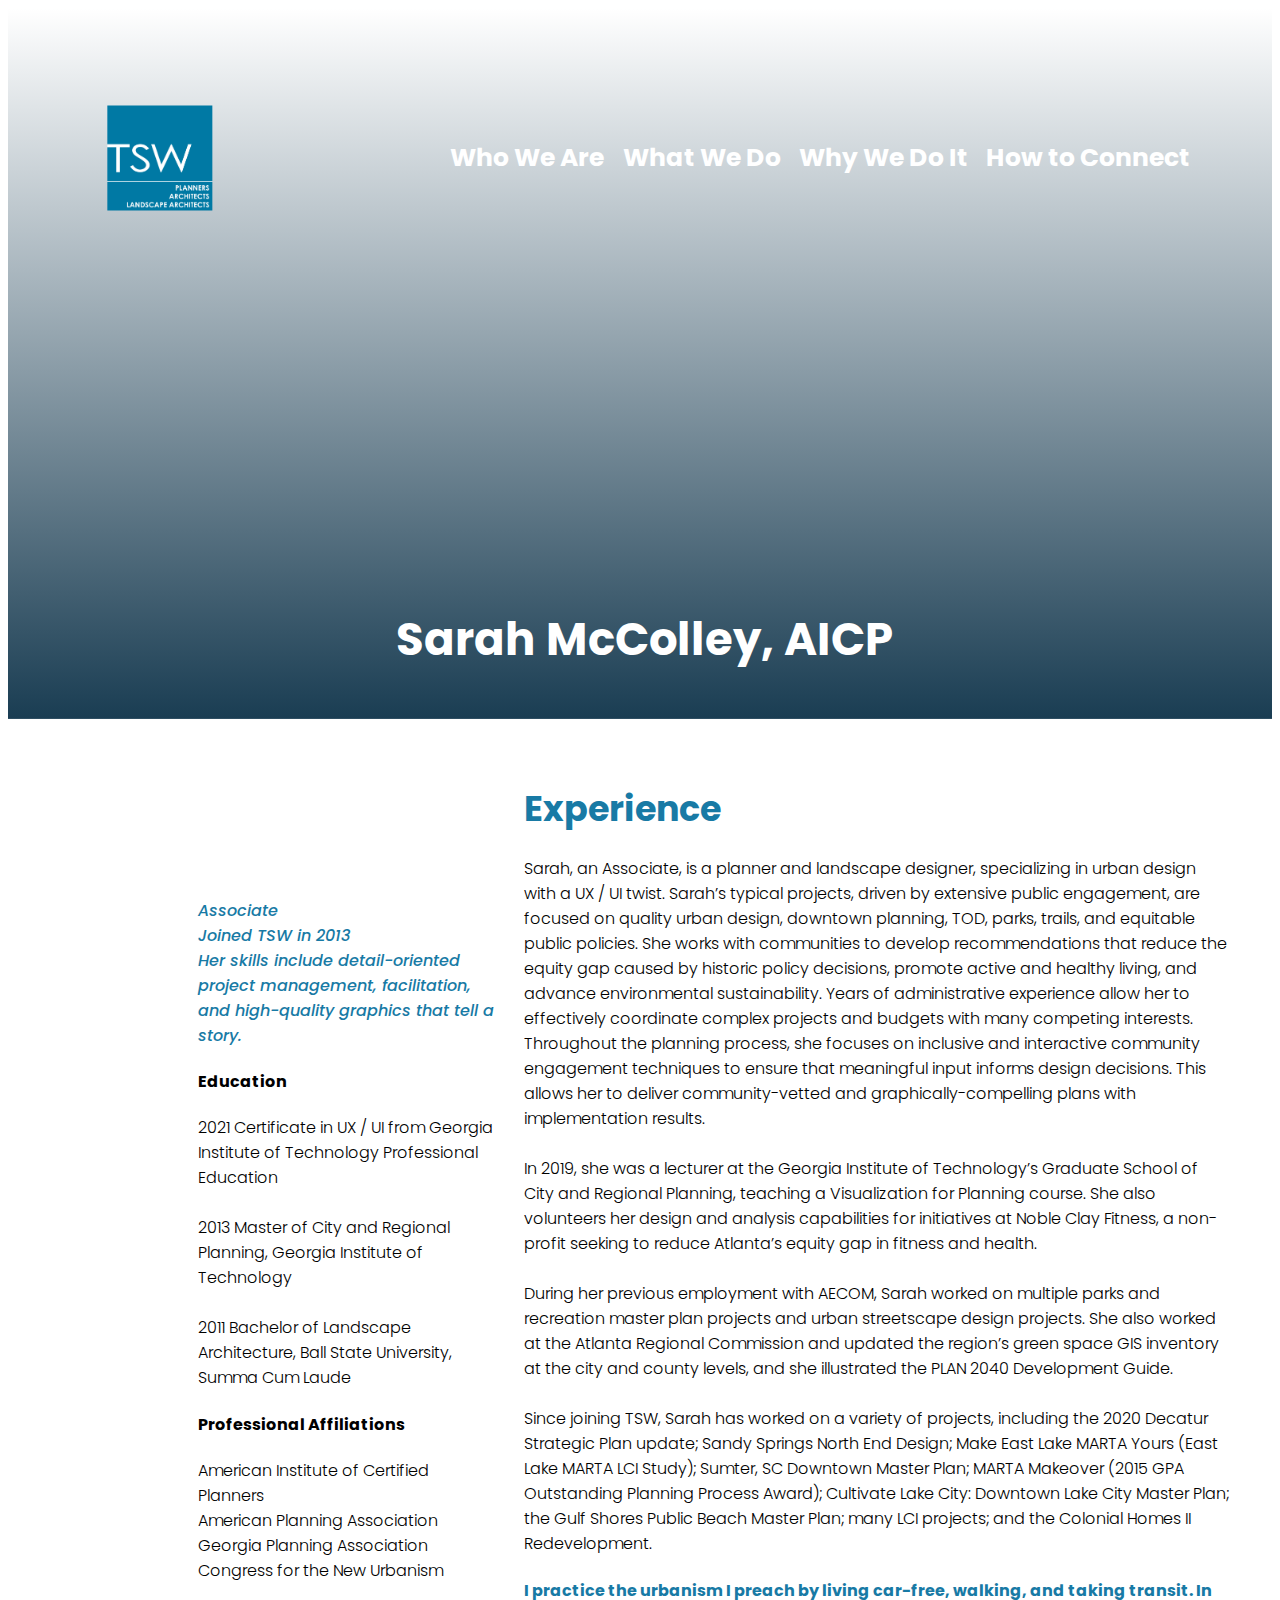
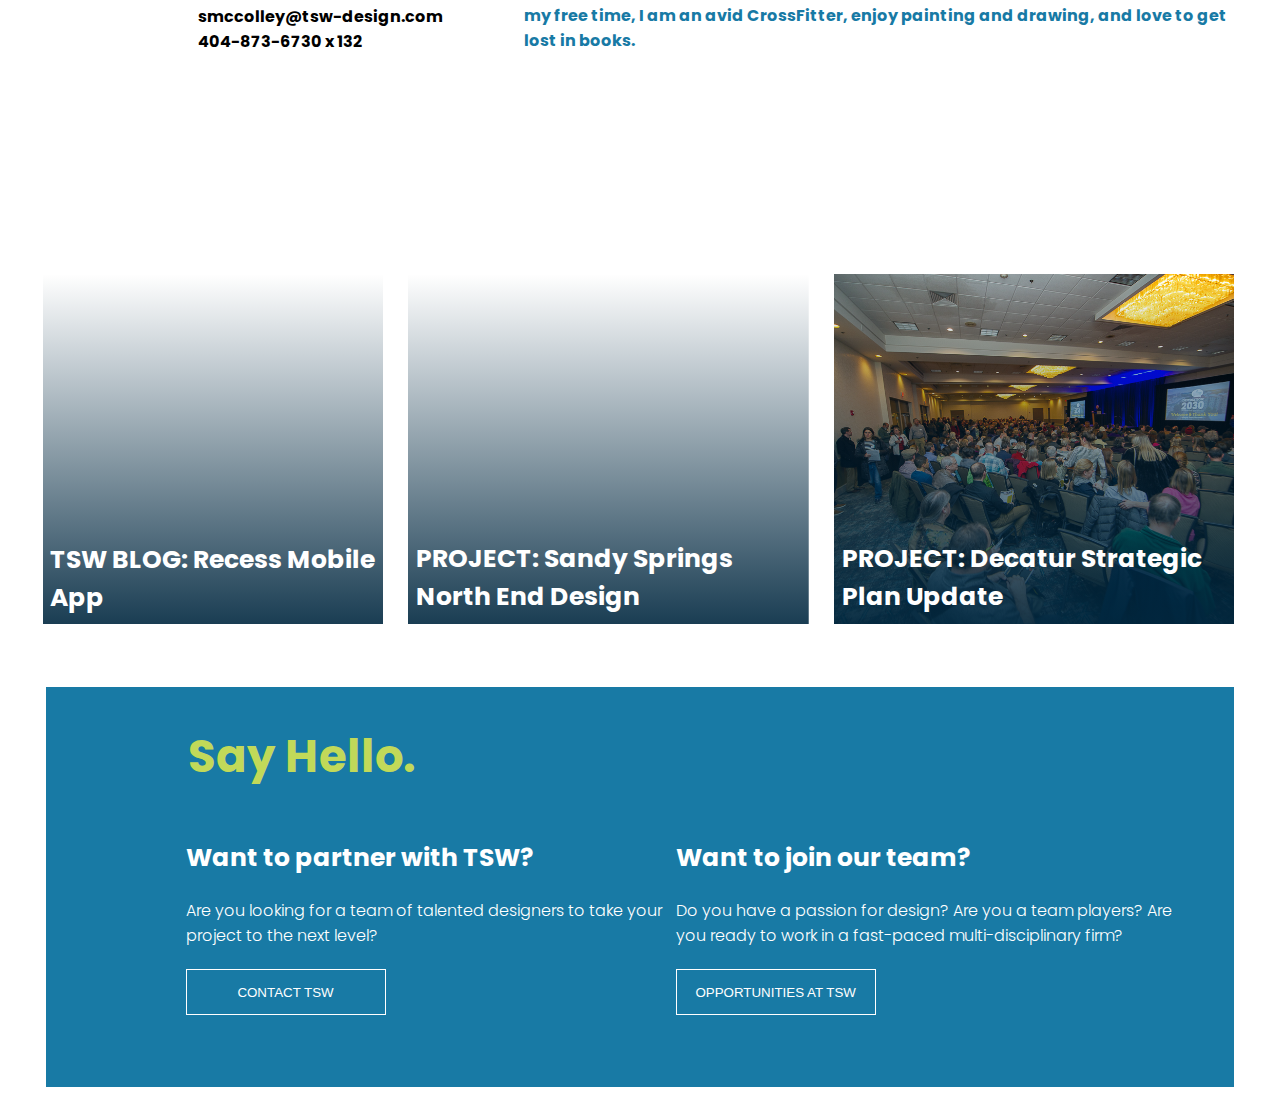
==== about.html @ 7402dec1 "TSW Homework 19 V0" ====
<!DOCTYPE html>
<html>
    <head>
        <title>Staff | Sarah McColley</title>
        <link rel="preconnect" href="https://fonts.gstatic.com">
        <link href="https://fonts.googleapis.com/css2?family=Poppins:ital,wght@0,100;0,200;0,300;0,400;0,500;0,600;0,700;0,800;0,900;1,100;1,200;1,300;1,400;1,500;1,600;1,700;1,800;1,900&display=swap" rel="stylesheet">
        <link href="css-folder/about.css" rel="stylesheet" type="text/css">
        <meta name="viewport" content="width=device-width, initial-scale=1.0">
    </head>
    <body>
        <nav class="primaryNav">
            <div id="logo">
                <img src="images-folder/tsw_logo.png">
            </div>
            <nav class="navBar">
                <a href="about.html">Who We Are</a>
                <p>What We Do</p>
                <a href="casestudy.html">Why We Do It</a>
                <p>How to Connect</p>
            </nav>
            <div class="staffName">
                <p>Sarah McColley, AICP</p>
            </div>
            <div class=gradient></div>
        </nav>

     <section class="aboutStaff">
        <div class="headshot"></div>
        <div class="experience">
            <h2 class="experienceTitle">Experience</h2>
            <h4 class="mainDescription">
                <p>Sarah, an Associate, is a planner and landscape designer, specializing in urban design with a UX / UI twist. Sarah’s typical projects, driven by extensive public engagement, are focused on quality urban design, downtown planning, TOD, parks, trails, and equitable public policies. She works with communities to develop recommendations that reduce the equity gap caused by historic policy decisions, promote active and healthy living, and advance environmental sustainability. Years of administrative experience allow her to effectively coordinate complex projects and budgets with many competing interests. Throughout the planning process, she focuses on inclusive and interactive community engagement techniques to ensure that meaningful input informs design decisions. This allows her to deliver community-vetted and graphically-compelling plans with implementation results.

                <br><br>In 2019, she was a lecturer at the Georgia Institute of Technology’s Graduate School of City and Regional Planning, teaching a Visualization for Planning course. She also volunteers her design and analysis capabilities for initiatives at Noble Clay Fitness, a non-profit seeking to reduce Atlanta’s equity gap in fitness and health.
                
                <br><br>During her previous employment with AECOM, Sarah worked on multiple parks and recreation master plan projects and urban streetscape design projects. She also worked at the Atlanta Regional Commission and updated the region’s green space GIS inventory at the city and county levels, and she illustrated the PLAN 2040 Development Guide.
                
                <br><br>Since joining TSW, Sarah has worked on a variety of projects, including the 2020 Decatur Strategic Plan update; Sandy Springs North End Design; Make East Lake MARTA Yours (East Lake MARTA LCI Study); Sumter, SC Downtown Master Plan; MARTA Makeover (2015 GPA Outstanding Planning Process Award); Cultivate Lake City: Downtown Lake City Master Plan; the Gulf Shores Public Beach Master Plan; many LCI projects; and the Colonial Homes II Redevelopment.</p>
            </h4>
            <h4 class="forFun">
                <p>I practice the urbanism I preach by living car-free, walking, and taking transit. In my free time, I am an avid CrossFitter, enjoy painting and drawing, and love to get lost in books. </p>
            </h4>
        </div>
        <div class="sidebar">
            <h4 id="sideDescription1">
                <p>Associate
                    <br>Joined TSW in 2013
                
                    <br>Her skills include detail-oriented project management, facilitation, and high-quality graphics that tell a story.</p>
            </h4>
            <h4 id="education">
                <p>Education</p>
            </h4>
            <h4 id="sideDescription2">
                <p>2021 Certificate in UX / UI from Georgia Institute of Technology Professional Education
                <br><br>2013 Master of City and Regional Planning, Georgia Institute of Technology
                <br><br>2011 Bachelor of Landscape Architecture, Ball State University, Summa Cum Laude</p>
            </h4>
            <h4 id="profAffiliations">
                <p>Professional Affiliations</p>
            </h4>
            <h4 id="sideDescription3">
                <p>American Institute of Certified Planners
                    <br>American Planning Association
                    <br>Georgia Planning Association
                    <br>Congress for the New Urbanism</p>
            </h4>
            <h4 id="contact">
                smccolley@tsw-design.com
                <br>404-873-6730 x 132  
            </h4>
        </div>
    </section>
        
            
        <section class="featuredProjects">
            <div id="recess">
                <h3>TSW BLOG: Recess Mobile App</h3>
            </div>
            <div id="sandySprings">
                <h3>PROJECT: Sandy Springs North End Design</h3>
            </div>
            <div id="decatur">
                <h3>PROJECT: Decatur Strategic Plan Update</h3>
            </div>
        </section>

        <section class="footer">
            <h1 class="sayHello">Say Hello.</h1>
            <div class="footerLeft">
                <h3 class="team">Want to partner with TSW?</h3>
                <h4 class="designTeam">
                    <p>Are you looking for a team of talented designers to take your project to the next level?</p>
                </h4>
                <button class="whitePrimary">
                    <p>CONTACT TSW</p>
                </button>
            </div>        
            <div class="footerRight">
                <h3 class="team">Want to join our team?</h3>
                <h4 class="designTeam">
                    <p>Do you have a passion for design? Are you a team players? Are you ready to work in a fast-paced multi-disciplinary firm?</p>
                </h4>
                <button class="whitePrimary">
                    <p>OPPORTUNITIES AT TSW</p>
                </button>
            </div>
        </section>
        
    </body>
</html>
---- css-folder/about.css ----
/*Navigation*/

.primaryNav {
    display: grid;
    grid-template-columns: 35% 65%;
    grid-template-rows: 300px;
    grid-template-areas:
        "logo navBar"
        "staffName staffName";
    margin: 0px; 
     /* Permalink - use to edit and share this gradient: https://colorzilla.com/gradient-editor/#ffffff+0,012840+84,012840+84&0+0,0.9+100;TSW */
     background: -moz-linear-gradient(top, rgba(255,255,255,0) 0%, rgba(1,40,64,0.76) 84%, rgba(1,40,64,0.9) 100%),url(../images-folder/sarah_marta_makeover.jpg); /* FF3.6-15 */
     background: -webkit-linear-gradient(top, rgba(255,255,255,0) 0%,rgba(1,40,64,0.76) 84%,rgba(1,40,64,0.9) 100%),url(../images-folder/sarah_marta_makeover.jpg); /* Chrome10-25,Safari5.1-6 */
     background: linear-gradient(to bottom, rgba(255,255,255,0) 0%,rgba(1,40,64,0.76) 84%,rgba(1,40,64,0.9) 100%),url(../images-folder/sarah_marta_makeover.jpg); /* W3C, IE10+, FF16+, Chrome26+, Opera12+, Safari7+ */
     filter: progid:DXImageTransform.Microsoft.gradient( startColorstr='#00ffffff', endColorstr='#e6012840',GradientType=0 ); /* IE6-9 */   
     background-repeat: no-repeat;
     background-size: cover;
     background-position: center; 
}

#logo {
    grid-area: logo;
    display: flex;
    position: relative;
    transform: scale(.35);
    margin-left: -15%;
    justify-content: flex-start;
}
.navBar {
    display: flex;
    grid-area: navBar;
    justify-content: space-between;
    font-size: 25px;
    font-weight: 700;
    font-family: 'Poppins', sans-serif;
    color: white;
    margin-right: 10%;
    align-items: center;
    justify-content: space-between;
}
a {
    color: white;
    text-decoration: none;
}

/*Staff | Sarah McColley - Title*/

.staffName {
    display: grid;
    grid-area: staffName;
    text-align: right;
    font-weight: 700;
    margin-right: 30%;
    margin-top: 20%;
    position: relative;
    color: white;
    font-size: 45px;
    font-family: Poppins;
    
}
/* Text Grid - About*/
.aboutStaff {
    display: grid;
    grid-template-columns: 300px 80%;
    grid-template-rows: 300px 95vh;
    grid-template-areas:
        "headshot experience"    
        "sidebar experience";
    grid-gap: 3%;
    margin-top: 5%;
    margin-left: 15%;
    margin-right: 15%;
}
.headshot {
    grid-area: headshot;
    background-image: url(../images-folder/sarah_headshot.jpg);
    background-size: 300px;
    background-position: center;
    background-repeat: no-repeat;
    margin-top: -150%;
    position: relative;
    z-index: 5;
}

.Experience {
    grid-area: experience;
}
.experienceTitle {
    color: #187AA5;
}
.forFun {
    color: #187AA5;
    font-weight: 700;
}
.sidebar {
    grid-area: sidebar;
    margin-top: -80%;
}
#sideDescription1 {
    color: #187AA5;
    font-weight: 500;
    font-style: italic;
}
#education {
    font-weight: 700;
}
#profAffiliations {
    font-weight: 700;
}
#contact {
    font-weight: 700;
}


/*Featured Projects | Sarah McColley*/
.featuredProjects {
    display: grid;
    grid-template-columns: 1fr 1fr 1fr;
    grid-template-rows: 350px;
    grid-gap: 2%;
    grid-template-areas:
        "recess sandySprings decatur";
    align-content: start;
    margin-right: 3%;
    margin-left: -2%;
    margin-top: -5%;
    margin-bottom: 5%;
    color: white;
}

#recess {
    display: flex;
    grid-area: recess;
    margin-left: 15%;
     /* Permalink - use to edit and share this gradient: https://colorzilla.com/gradient-editor/#ffffff+0,012840+84,012840+84&0+0,0.9+100;TSW */
     background: -moz-linear-gradient(top, rgba(255,255,255,0) 0%, rgba(1,40,64,0.76) 84%, rgba(1,40,64,0.9) 100%),url(../images-folder/recess_grid.png); /* FF3.6-15 */
     background: -webkit-linear-gradient(top, rgba(255,255,255,0) 0%,rgba(1,40,64,0.76) 84%,rgba(1,40,64,0.9) 100%),url(../images-folder/recess_grid.png); /* Chrome10-25,Safari5.1-6 */
     background: linear-gradient(to bottom, rgba(255,255,255,0) 0%,rgba(1,40,64,0.76) 84%,rgba(1,40,64,0.9) 100%),url(../images-folder/recess_grid.png); /* W3C, IE10+, FF16+, Chrome26+, Opera12+, Safari7+ */
     filter: progid:DXImageTransform.Microsoft.gradient( startColorstr='#00ffffff', endColorstr='#e6012840',GradientType=0 ); /* IE6-9 */   
     background-repeat: no-repeat;
     background-size: cover;
     background-position: center;
     align-items: flex-end;
    justify-content: flex-start;
    
}

#recess h3 {
    text-align:left;
    padding: 2%;
    font-weight: 700;
}
#sandySprings {
    display: flex;
    grid-area: sandySprings;
     /* Permalink - use to edit and share this gradient: https://colorzilla.com/gradient-editor/#ffffff+0,012840+84,012840+84&0+0,0.9+100;TSW */
     background: -moz-linear-gradient(top, rgba(255,255,255,0) 0%, rgba(1,40,64,0.76) 84%, rgba(1,40,64,0.9) 100%),url(../images-folder/northsprings_site1_aerial.jpg); /* FF3.6-15 */
     background: -webkit-linear-gradient(top, rgba(255,255,255,0) 0%,rgba(1,40,64,0.76) 84%,rgba(1,40,64,0.9) 100%),url(../images-folder/northsprings_site1_aerial.jpg); /* Chrome10-25,Safari5.1-6 */
     background: linear-gradient(to bottom, rgba(255,255,255,0) 0%,rgba(1,40,64,0.76) 84%,rgba(1,40,64,0.9) 100%),url(../images-folder/northsprings_site1_aerial.jpg); /* W3C, IE10+, FF16+, Chrome26+, Opera12+, Safari7+ */
     filter: progid:DXImageTransform.Microsoft.gradient( startColorstr='#00ffffff', endColorstr='#e6012840',GradientType=0 ); /* IE6-9 */   
     background-repeat: no-repeat;
     background-size: cover;
     background-position: center;
     align-items: flex-end;
    justify-content: flex-start;
}
#sandySprings h3 {
    text-align:left;
    padding: 2%;
    font-weight: 700;
}

#decatur {
    display: flex;
    grid-area: decatur;
     /* Permalink - use to edit and share this gradient: https://colorzilla.com/gradient-editor/#ffffff+0,012840+84,012840+84&0+0,0.9+100;TSW */
     background: -moz-linear-gradient(top, rgba(255,255,255,0) 0%, rgba(1,40,64,0.76) 84%, rgba(1,40,64,0.9) 100%),url(../images-folder/decatur_openingnight.jpg); /* FF3.6-15 */
     background: -webkit-linear-gradient(top, rgba(255,255,255,0) 0%,rgba(1,40,64,0.76) 84%,rgba(1,40,64,0.9) 100%),url(../images-folder/decatur_openingnight.jpg); /* Chrome10-25,Safari5.1-6 */
     background: linear-gradient(to bottom, rgba(255,255,255,0) 0%,rgba(1,40,64,0.76) 84%,rgba(1,40,64,0.9) 100%),url(../images-folder/decatur_openingnight.jpg); /* W3C, IE10+, FF16+, Chrome26+, Opera12+, Safari7+ */
     filter: progid:DXImageTransform.Microsoft.gradient( startColorstr='#00ffffff', endColorstr='#e6012840',GradientType=0 ); /* IE6-9 */   
     background-repeat: no-repeat;
     background-size: cover;
     background-position: center;
     align-items: flex-end;
    justify-content: flex-start;
}

#decatur h3 {
    text-align:left;
    padding: 2%;
    font-weight: 700;
}
            
            
/*Footer*/
.footer{
    display: grid;
    grid-template-columns: 1fr 1fr;
    grid-template-rows: 100px 300px;
    grid-gap: 6%;
    grid-template-areas:
        "sayHello sayHello"
        "footerLeft footerRight";
    background-color: #187AA5;
    margin-top: 3%;
    margin-right: 3%;
    margin-left: 3%;
}
.sayHello {
    grid-area: sayHello;
    font-weight: 700px;
    color: #C1D959;
    margin-left: 9%;
    padding: 3%;
    margin-bottom: 5%;
}
.footerLeft {
    grid-area: footerLeft;
    margin-left: 25%;
    margin-top: 5%;
    color: white;
}

.footerRight {
    grid-area: footerRight;
    margin-top: 5%;
}
.team {
    font-weight: 700;
    color: white;
}
.designTeam {
    color: white;
    width: 500px;
}
.whitePrimary {
    font-weight: 200;
    border: 1.5px solid white;
    background-color: transparent;
    color: white;
    width: 200px;
}
/* Typography CSS */

h1 {
    font-size: 45px;
    margin: 0px 0px;
    font-weight: 700px;
    font-family: 'Poppins', sans-serif;
}
h2 {
    font-size: 35px;
    margin: 0px 0px;
    font-family: 'Poppins', sans-serif;
}
  
h3 {
    font-size: 25px;
    font-weight: 500;
    margin: 0px 0px;
    font-family: 'Poppins', sans-serif;
}
  
h4 {
    color: black;
    font-weight: 300;
    font-size: 16px;
    font-family: 'Poppins', sans-serif;
}

/**MEDIA QUERY MOBILE**/
/**ATTEMPT AT RESPONSIVE DESIGN**/

@media only screen and (max-width: 600px){
    .primaryNav {
        display: grid;
        grid-template-columns: 100%;
        grid-template-rows: 15vh 25vh 25vh;
        grid-template-areas:
            "logo"
            "navBar"
            "staffName";
        margin: 0px; 
         /* Permalink - use to edit and share this gradient: https://colorzilla.com/gradient-editor/#ffffff+0,012840+84,012840+84&0+0,0.9+100;TSW */
         background: -moz-linear-gradient(top, rgba(255,255,255,0) 0%, rgba(1,40,64,0.76) 84%, rgba(1,40,64,0.9) 100%),url(../images-folder/sarah_marta_makeover.jpg); /* FF3.6-15 */
         background: -webkit-linear-gradient(top, rgba(255,255,255,0) 0%,rgba(1,40,64,0.76) 84%,rgba(1,40,64,0.9) 100%),url(../images-folder/sarah_marta_makeover.jpg); /* Chrome10-25,Safari5.1-6 */
         background: linear-gradient(to bottom, rgba(255,255,255,0) 0%,rgba(1,40,64,0.76) 84%,rgba(1,40,64,0.9) 100%),url(../images-folder/sarah_marta_makeover.jpg); /* W3C, IE10+, FF16+, Chrome26+, Opera12+, Safari7+ */
         filter: progid:DXImageTransform.Microsoft.gradient( startColorstr='#00ffffff', endColorstr='#e6012840',GradientType=0 ); /* IE6-9 */   
         background-repeat: no-repeat;
         background-size: cover;
         background-position: center; 
    }
    
    #logo {
        grid-area: logo;
        display: flex;
        position: relative;
        transform: scale(.50);
        justify-content: flex-start;
    }
    .navBar {
        display: inline-block;
        grid-area: navBar;
        justify-content: flex-end;
        margin-left: 15%;
        font-size: 16px;
        font-weight: 700;
        font-family: 'Poppins', sans-serif;
        color: white;
        margin-right: 10%;
    }
    
    /*Staff | Sarah McColley - Title*/
    
    .staffName {
        display: grid;
        grid-area: staffName;
        text-align: left;
        font-weight: 700;
        margin-top: 5%;
        position: relative;
        color: white;
        font-size: 25px;
        font-family: Poppins;
        margin-left: 15%;
    }
    /* Text Grid - About*/
    .aboutStaff {
        display: grid;
        grid-template-columns: 100%;
        grid-template-rows: 25vh 275vh 100vh;
        grid-template-areas:
            "headshot"    
            "experience"
            "sidebar";
    }
    .headshot {
        grid-area: headshot;
        background-image: url(../images-folder/sarah_headshot.jpg);
        background-size: 300px;
        background-position: center;
        background-repeat: no-repeat;
        margin-top: -30%;
        margin-bottom: 5%;
        position: relative;
        z-index: 5;
    }
    
    .Experience {
        grid-area: experience;
        font-size: 14px;
    }
    .experienceTitle {
        color: #187AA5;
        margin-top: -30%;
        font-size: 25px;
    }
    .forFun {
        color: #187AA5;
        font-weight: 700;
    }
    .sidebar {
        grid-area: sidebar;
    }
    #sideDescription1 {
        color: #187AA5;
        font-weight: 500;
        font-style: italic;
        font-size: 14px;
    }
    #education {
        font-weight: 700;
        font-size: 14px;
    }
    #profAffiliations {
        font-weight: 700;
        font-size: 14px;
    }
    #contact {
        font-weight: 700;
        font-size: 14px;
    }
    
    
    /*Featured Projects | Sarah McColley*/
    .featuredProjects {
        display: grid;
        grid-template-columns: 100%;
        grid-template-rows: 40vh 40vh 40vh;
        grid-gap: 2%;
        grid-template-areas:
            "recess" 
            "sandySprings"
            "decatur";
        color: white;
        margin-bottom: 10%;
    }
    
    #recess {
        display: flex;
        grid-area: recess;
         /* Permalink - use to edit and share this gradient: https://colorzilla.com/gradient-editor/#ffffff+0,012840+84,012840+84&0+0,0.9+100;TSW */
         background: -moz-linear-gradient(top, rgba(255,255,255,0) 0%, rgba(1,40,64,0.76) 84%, rgba(1,40,64,0.9) 100%),url(../images-folder/recess_grid.png); /* FF3.6-15 */
         background: -webkit-linear-gradient(top, rgba(255,255,255,0) 0%,rgba(1,40,64,0.76) 84%,rgba(1,40,64,0.9) 100%),url(../images-folder/recess_grid.png); /* Chrome10-25,Safari5.1-6 */
         background: linear-gradient(to bottom, rgba(255,255,255,0) 0%,rgba(1,40,64,0.76) 84%,rgba(1,40,64,0.9) 100%),url(../images-folder/recess_grid.png); /* W3C, IE10+, FF16+, Chrome26+, Opera12+, Safari7+ */
         filter: progid:DXImageTransform.Microsoft.gradient( startColorstr='#00ffffff', endColorstr='#e6012840',GradientType=0 ); /* IE6-9 */   
         background-repeat: no-repeat;
         background-size: cover;
         background-position: center;
         align-items: flex-end;
         justify-content: flex-start;
        
    }
    
    #recess h3 {
        text-align:left;
        font-weight: 700;
    }
    #sandySprings {
        display: flex;
        grid-area: sandySprings;
         /* Permalink - use to edit and share this gradient: https://colorzilla.com/gradient-editor/#ffffff+0,012840+84,012840+84&0+0,0.9+100;TSW */
         background: -moz-linear-gradient(top, rgba(255,255,255,0) 0%, rgba(1,40,64,0.76) 84%, rgba(1,40,64,0.9) 100%),url(../images-folder/northsprings_site1_aerial.jpg); /* FF3.6-15 */
         background: -webkit-linear-gradient(top, rgba(255,255,255,0) 0%,rgba(1,40,64,0.76) 84%,rgba(1,40,64,0.9) 100%),url(../images-folder/northsprings_site1_aerial.jpg); /* Chrome10-25,Safari5.1-6 */
         background: linear-gradient(to bottom, rgba(255,255,255,0) 0%,rgba(1,40,64,0.76) 84%,rgba(1,40,64,0.9) 100%),url(../images-folder/northsprings_site1_aerial.jpg); /* W3C, IE10+, FF16+, Chrome26+, Opera12+, Safari7+ */
         filter: progid:DXImageTransform.Microsoft.gradient( startColorstr='#00ffffff', endColorstr='#e6012840',GradientType=0 ); /* IE6-9 */   
         background-repeat: no-repeat;
         background-size: cover;
         background-position: center;
         align-items: flex-end;
        justify-content: flex-start;
    }
    #sandySprings h3 {
        text-align:left;
        padding: 2%;
        font-weight: 700;
    }
    
    #decatur {
        display: flex;
        grid-area: decatur;
         /* Permalink - use to edit and share this gradient: https://colorzilla.com/gradient-editor/#ffffff+0,012840+84,012840+84&0+0,0.9+100;TSW */
         background: -moz-linear-gradient(top, rgba(255,255,255,0) 0%, rgba(1,40,64,0.76) 84%, rgba(1,40,64,0.9) 100%),url(../images-folder/decatur_openingnight.jpg); /* FF3.6-15 */
         background: -webkit-linear-gradient(top, rgba(255,255,255,0) 0%,rgba(1,40,64,0.76) 84%,rgba(1,40,64,0.9) 100%),url(../images-folder/decatur_openingnight.jpg); /* Chrome10-25,Safari5.1-6 */
         background: linear-gradient(to bottom, rgba(255,255,255,0) 0%,rgba(1,40,64,0.76) 84%,rgba(1,40,64,0.9) 100%),url(../images-folder/decatur_openingnight.jpg); /* W3C, IE10+, FF16+, Chrome26+, Opera12+, Safari7+ */
         filter: progid:DXImageTransform.Microsoft.gradient( startColorstr='#00ffffff', endColorstr='#e6012840',GradientType=0 ); /* IE6-9 */   
         background-repeat: no-repeat;
         background-size: cover;
         background-position: center;
         align-items: flex-end;
        justify-content: flex-start;
        margin-bottom: 5%;
    }
    
    #decatur h3 {
        text-align:left;
        padding: 2%;
        font-weight: 700;
    }
                
                
    /*Footer*/
    .footer{
        display: grid;
        grid-template-columns: 100%;
        grid-template-rows: 10vh 35vh 35vh;
        grid-gap: 2%;
        grid-template-areas:
            "sayHello"
            "footerLeft" 
            "footerRight";
        background-color: #187AA5;
        padding: 0%;
        margin: auto;
    }
    .sayHello {
        grid-area: sayHello;
        font-weight: 700px;
        color: #C1D959;
        margin-left: 5%;
        margin-bottom: 5%;
        font-size: 25px;
    }
    .footerLeft {
        grid-area: footerLeft;
        margin-left: 5%;
        margin-top: 5%;
        color: white;
    }
    
    .footerRight {
        grid-area: footerRight;
        margin-top: 5%;
        margin-left: 5%;
    }
    .team {
        font-weight: 700;
        color: white;
    }
    .designTeam {
        color: white;
        width: 500px;
    }
    .whitePrimary {
        font-weight: 200;
        border: 1.5px solid white;
        background-color: transparent;
        color: white;
        width: 200px;
    }

}
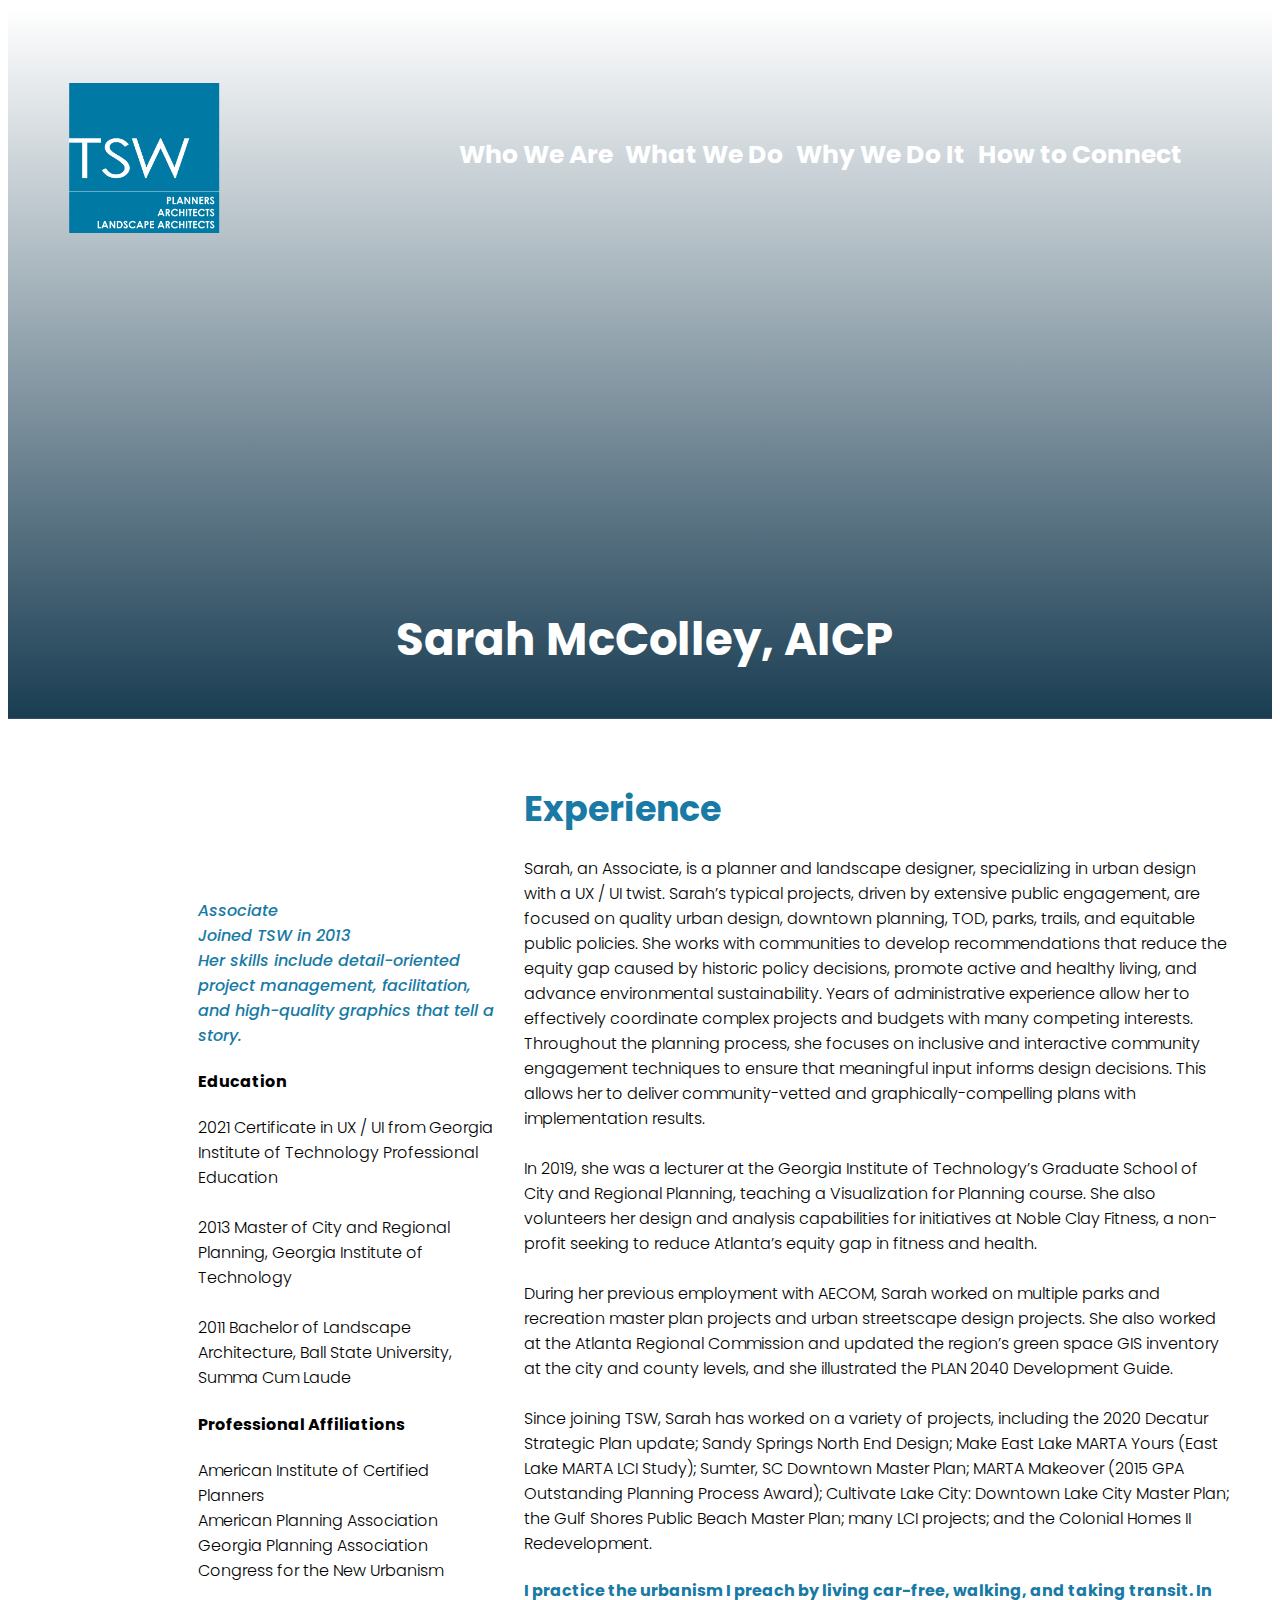
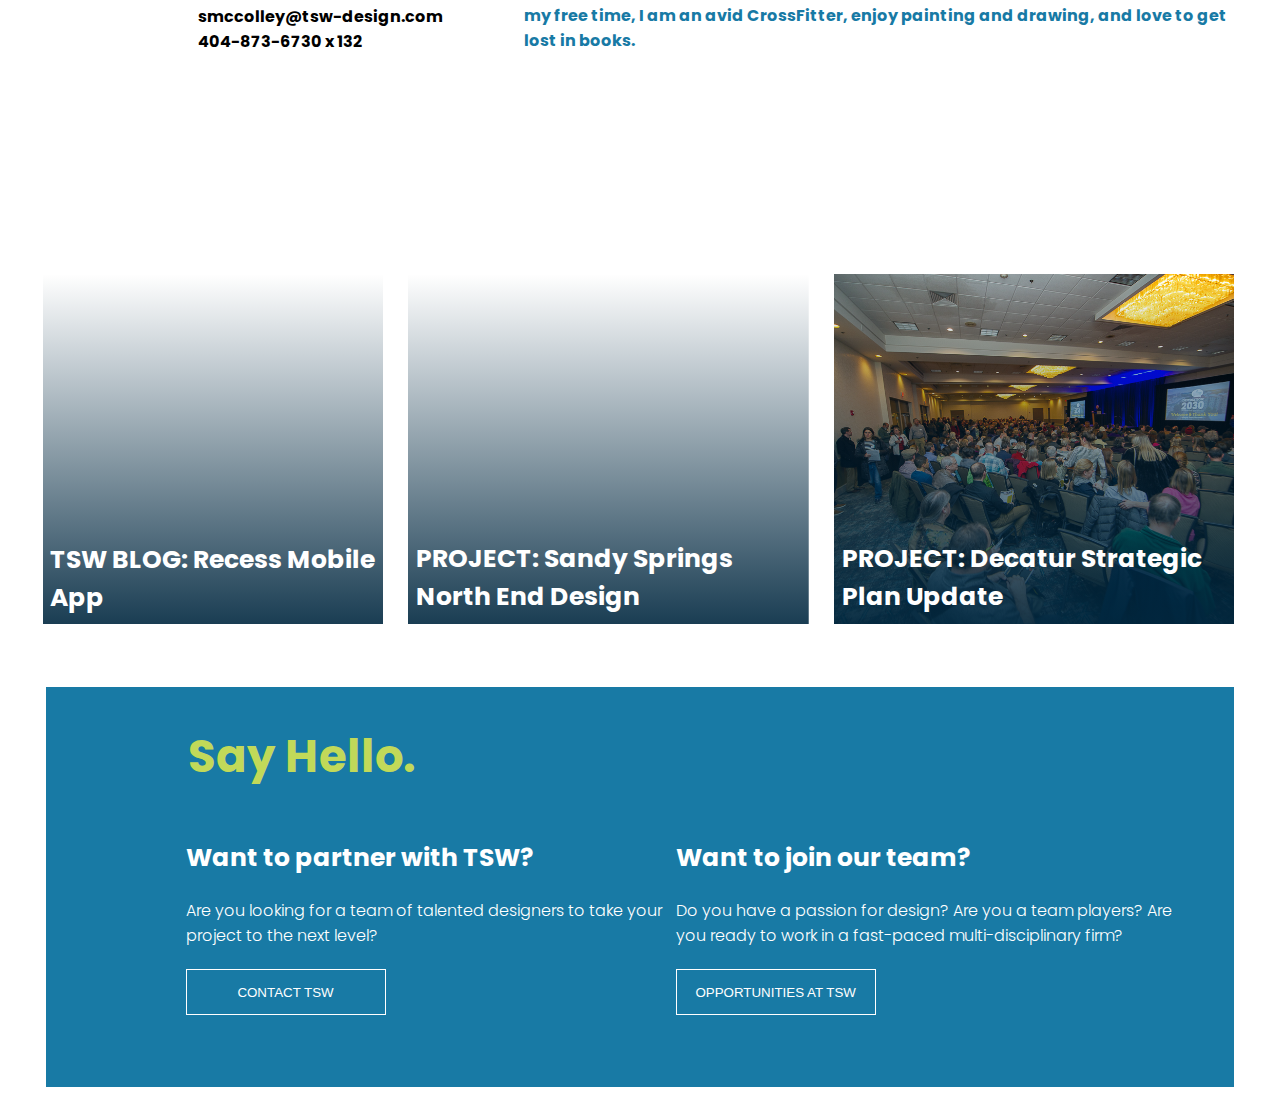
==== commit e857f643: "TSW_Website_HW19_V3" ====
--- a/about.html
+++ b/about.html
@@ -15,9 +15,9 @@
             </div>
             <nav class="navBar">
                 <a href="about.html">Who We Are</a>
-                <p>What We Do</p>
+                <a>What We Do</a>
                 <a href="casestudy.html">Why We Do It</a>
-                <p>How to Connect</p>
+                <a>How to Connect</a>
             </nav>
             <div class="staffName">
                 <p>Sarah McColley, AICP</p>
--- a/css-folder/about.css
+++ b/css-folder/about.css
@@ -23,9 +23,14 @@
     grid-area: logo;
     display: flex;
     position: relative;
-    transform: scale(.35);
+    transform: scale(.5);
     margin-left: -15%;
     justify-content: flex-start;
+}
+
+#logo :hover {
+    transform: scale(1.25);
+    transition: transform .3s;
 }
 .navBar {
     display: flex;
@@ -38,10 +43,22 @@
     margin-right: 10%;
     align-items: center;
     justify-content: space-between;
+    padding: 1%;
+    border-bottom: 3px solid transparent;
 }
 a {
     color: white;
     text-decoration: none;
+    border-bottom: 3px solid transparent;
+}
+
+.navBar a:hover {
+    border-bottom: 3px solid #187AA5;
+    transition: 0.3s;
+}
+a:active {
+    color: white;
+    border-bottom: 3px solid #187AA5;
 }
 
 /*Staff | Sarah McColley - Title*/
